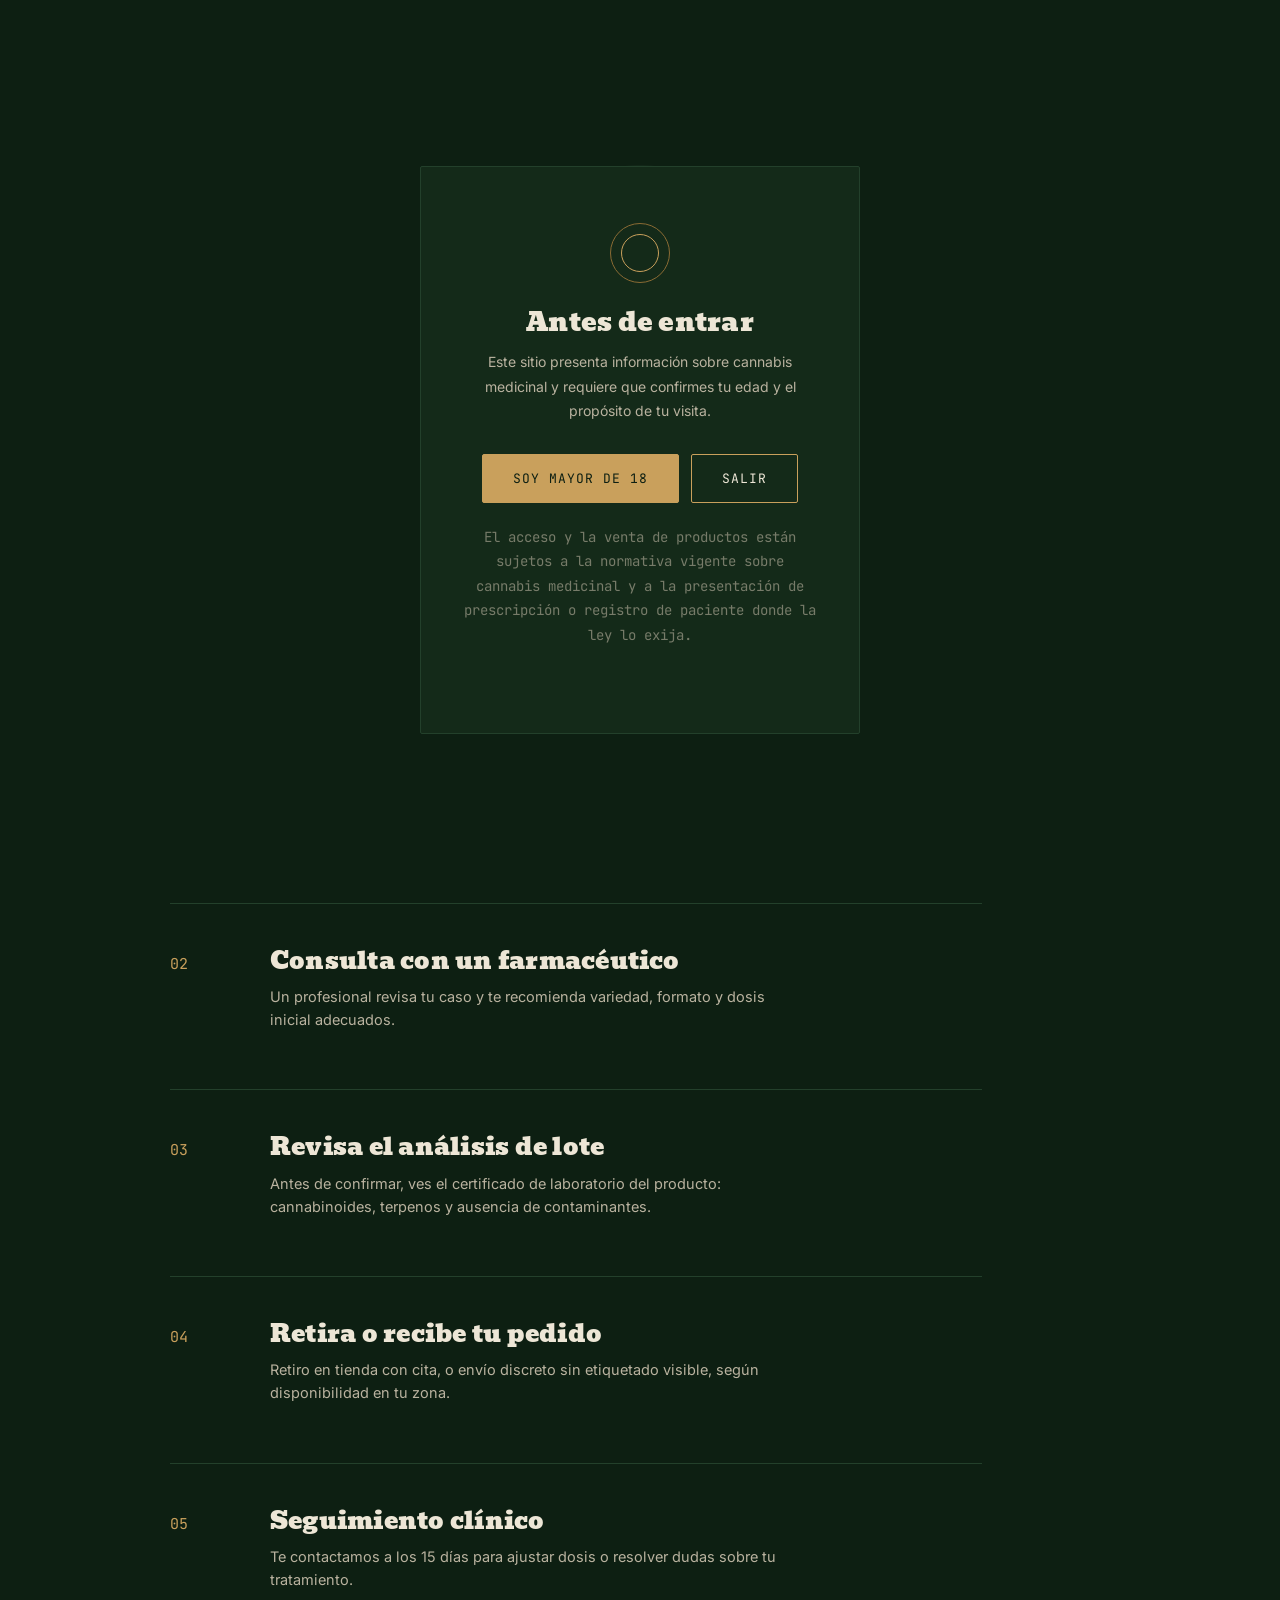
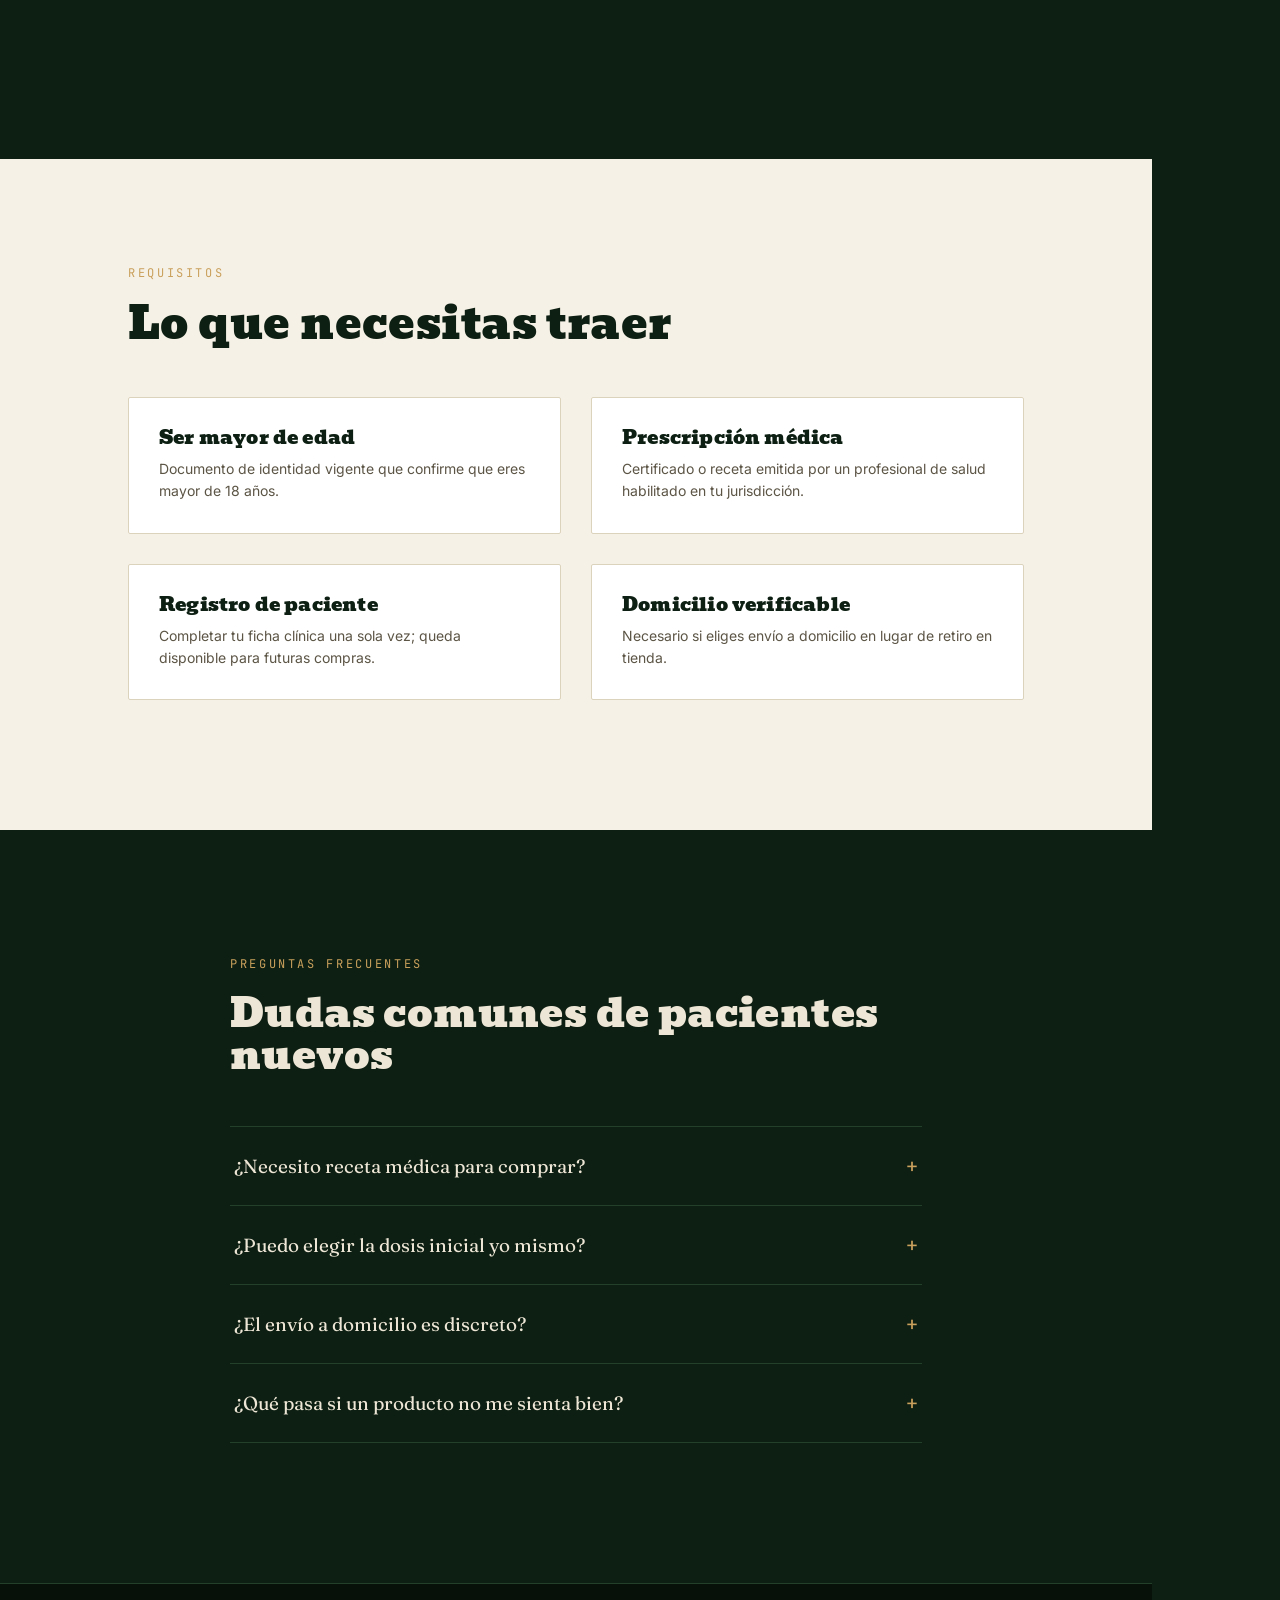
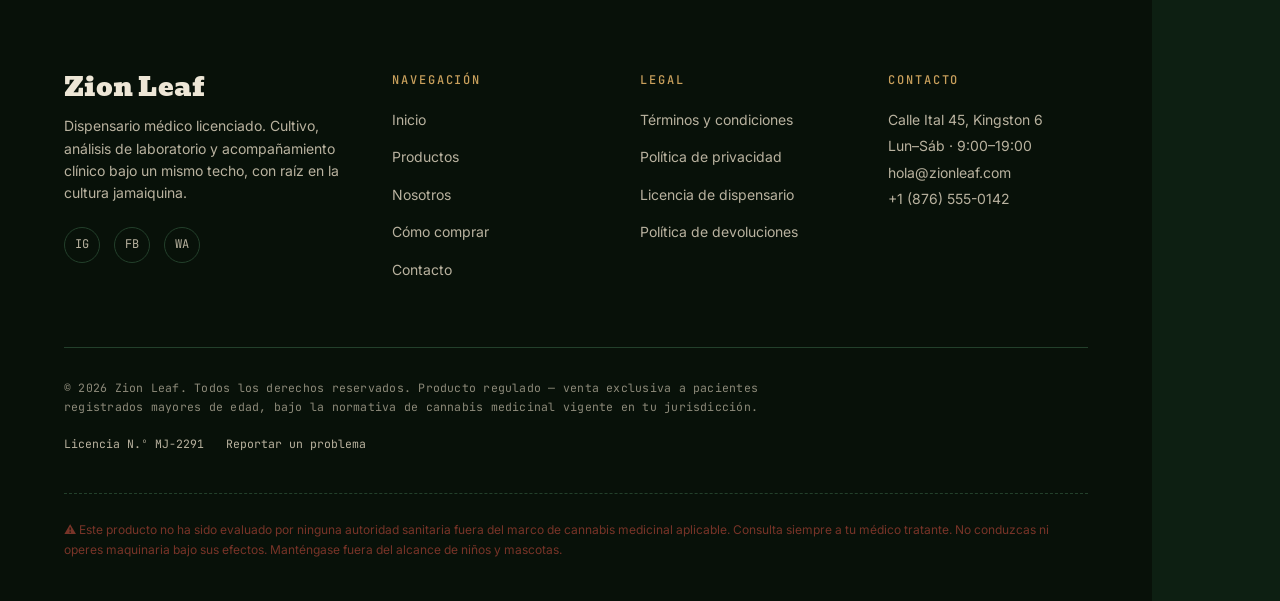
==== como-comprar.html @ eb614faa "sana sana base" ====
<!DOCTYPE html>
<html lang="es">
<head>
<meta charset="UTF-8">
<meta name="viewport" content="width=device-width, initial-scale=1.0">
<title>Cómo comprar — Zion Leaf</title>
<meta name="description" content="Requisitos, pasos y preguntas frecuentes para comprar cannabis medicinal en Zion Leaf como paciente registrado.">
<link rel="stylesheet" href="css/base.css">
<link rel="stylesheet" href="css/nav.css">
<link rel="stylesheet" href="css/agegate.css">
<link rel="stylesheet" href="css/comprar.css">
<link rel="stylesheet" href="css/footer.css">
</head>
<body>

<div class="agegate" id="age-gate" role="dialog" aria-modal="true" aria-labelledby="agegate-title">
  <div class="agegate__card">
    <div class="agegate__ring"></div>
    <h2 id="agegate-title">Antes de entrar</h2>
    <p>Este sitio presenta información sobre cannabis medicinal y requiere que confirmes tu edad y el propósito de tu visita.</p>
    <div class="agegate__actions">
      <button class="btn solid" data-age-yes>Soy mayor de 18</button>
      <button class="btn" data-age-no>Salir</button>
    </div>
    <p class="agegate__legal">El acceso y la venta de productos están sujetos a la normativa vigente sobre cannabis medicinal y a la presentación de prescripción o registro de paciente donde la ley lo exija.</p>
  </div>
</div>

<nav class="sidenav" aria-label="Navegación principal">
  <div class="sidenav__mark">ZION <span>LEAF</span></div>
  <ul class="sidenav__tracks">
    <li><a class="sidenav__track" href="index.html"><span>01</span>Inicio</a></li>
    <li><a class="sidenav__track" href="productos.html"><span>02</span>Tienda</a></li>
    <li><a class="sidenav__track" href="nosotros.html"><span>03</span>Nosotros</a></li>
    <li><a class="sidenav__track is-active" href="como-comprar.html"><span>04</span>Comprar</a></li>
    <li><a class="sidenav__track" href="contacto.html"><span>05</span>Contacto</a></li>
  </ul>
  <div class="sidenav__foot">
    <div class="sidenav__ring"></div>
    <span class="sidenav__age">18+ · USO MÉDICO</span>
  </div>
</nav>

<main>
  <header class="buyhead">
    <span class="eyebrow reveal">Proceso de compra</span>
    <h1 class="reveal">Comprar aquí es un proceso clínico, no una transacción</h1>
    <p class="reveal">Así se ve el camino completo, desde tu registro como paciente hasta que recibes tu producto verificado.</p>
  </header>

  <section class="flow">
    <div class="flow-item reveal">
      <div class="flow-content">
        <h3>Regístrate como paciente</h3>
        <p>Sube tu prescripción o certificado médico vigente a través del formulario de contacto o en tienda.</p>
        <ul>
          <li>Cédula o documento de identidad</li>
          <li>Prescripción o certificado médico</li>
        </ul>
      </div>
    </div>
    <div class="flow-item reveal">
      <div class="flow-content">
        <h3>Consulta con un farmacéutico</h3>
        <p>Un profesional revisa tu caso y te recomienda variedad, formato y dosis inicial adecuados.</p>
      </div>
    </div>
    <div class="flow-item reveal">
      <div class="flow-content">
        <h3>Revisa el análisis de lote</h3>
        <p>Antes de confirmar, ves el certificado de laboratorio del producto: cannabinoides, terpenos y ausencia de contaminantes.</p>
      </div>
    </div>
    <div class="flow-item reveal">
      <div class="flow-content">
        <h3>Retira o recibe tu pedido</h3>
        <p>Retiro en tienda con cita, o envío discreto sin etiquetado visible, según disponibilidad en tu zona.</p>
      </div>
    </div>
    <div class="flow-item reveal">
      <div class="flow-content">
        <h3>Seguimiento clínico</h3>
        <p>Te contactamos a los 15 días para ajustar dosis o resolver dudas sobre tu tratamiento.</p>
      </div>
    </div>
  </section>

  <section class="requisites">
    <div class="container">
      <div class="reveal">
        <span class="eyebrow">Requisitos</span>
        <h2 style="font-size:clamp(30px,4vw,44px); margin-top:16px; color:var(--ink);">Lo que necesitas traer</h2>
      </div>

      <div class="requisites__grid reveal-stagger">
        <div class="req-card">
          <h4>Ser mayor de edad</h4>
          <p>Documento de identidad vigente que confirme que eres mayor de 18 años.</p>
        </div>
        <div class="req-card">
          <h4>Prescripción médica</h4>
          <p>Certificado o receta emitida por un profesional de salud habilitado en tu jurisdicción.</p>
        </div>
        <div class="req-card">
          <h4>Registro de paciente</h4>
          <p>Completar tu ficha clínica una sola vez; queda disponible para futuras compras.</p>
        </div>
        <div class="req-card">
          <h4>Domicilio verificable</h4>
          <p>Necesario si eliges envío a domicilio en lugar de retiro en tienda.</p>
        </div>
      </div>
    </div>
  </section>

  <section class="faq">
    <div class="reveal">
      <span class="eyebrow">Preguntas frecuentes</span>
      <h2 style="font-size:clamp(28px,4vw,40px); margin-top:16px;">Dudas comunes de pacientes nuevos</h2>
    </div>

    <div style="margin-top:50px;">
      <div class="faq-item">
        <button class="faq-q"><span>¿Necesito receta médica para comprar?</span><span class="plus">+</span></button>
        <div class="faq-a"><p>Sí. La venta está restringida a pacientes con prescripción o certificado médico vigente, conforme a la normativa de cannabis medicinal de tu jurisdicción.</p></div>
      </div>
      <div class="faq-item">
        <button class="faq-q"><span>¿Puedo elegir la dosis inicial yo mismo?</span><span class="plus">+</span></button>
        <div class="faq-a"><p>La dosis inicial siempre se define junto a nuestro químico farmacéutico en consulta, considerando tu historial y la indicación de tu médico tratante.</p></div>
      </div>
      <div class="faq-item">
        <button class="faq-q"><span>¿El envío a domicilio es discreto?</span><span class="plus">+</span></button>
        <div class="faq-a"><p>Sí, el empaque exterior no incluye etiquetado visible relacionado con el contenido ni con la marca.</p></div>
      </div>
      <div class="faq-item">
        <button class="faq-q"><span>¿Qué pasa si un producto no me sienta bien?</span><span class="plus">+</span></button>
        <div class="faq-a"><p>Contáctanos de inmediato: nuestro equipo clínico te guía en el ajuste o suspensión del tratamiento y evalúa alternativas contigo.</p></div>
      </div>
    </div>
  </section>
</main>

<footer class="sitefoot">
  <div class="sitefoot__top">
    <div class="sitefoot__brand">
      <h3>Zion Leaf</h3>
      <p>Dispensario médico licenciado. Cultivo, análisis de laboratorio y acompañamiento clínico bajo un mismo techo, con raíz en la cultura jamaiquina.</p>
      <div class="sitefoot__social">
        <a href="#" aria-label="Instagram">IG</a>
        <a href="#" aria-label="Facebook">FB</a>
        <a href="#" aria-label="WhatsApp">WA</a>
      </div>
    </div>
    <div class="sitefoot__col">
      <h4>Navegación</h4>
      <ul>
        <li><a href="index.html">Inicio</a></li>
        <li><a href="productos.html">Productos</a></li>
        <li><a href="nosotros.html">Nosotros</a></li>
        <li><a href="como-comprar.html">Cómo comprar</a></li>
        <li><a href="contacto.html">Contacto</a></li>
      </ul>
    </div>
    <div class="sitefoot__col">
      <h4>Legal</h4>
      <ul>
        <li><a href="#">Términos y condiciones</a></li>
        <li><a href="#">Política de privacidad</a></li>
        <li><a href="#">Licencia de dispensario</a></li>
        <li><a href="#">Política de devoluciones</a></li>
      </ul>
    </div>
    <div class="sitefoot__col">
      <h4>Contacto</h4>
      <address>
        Calle Ital 45, Kingston 6<br>
        Lun–Sáb · 9:00–19:00<br>
        hola@zionleaf.com<br>
        +1 (876) 555-0142
      </address>
    </div>
  </div>
  <div class="sitefoot__legal">
    <p>© 2026 Zion Leaf. Todos los derechos reservados. Producto regulado — venta exclusiva a pacientes registrados mayores de edad, bajo la normativa de cannabis medicinal vigente en tu jurisdicción.</p>
    <div class="links">
      <a href="#">Licencia N.º MJ-2291</a>
      <a href="#">Reportar un problema</a>
    </div>
  </div>
  <div class="sitefoot__disclaimer">
    <p>⚠ Este producto no ha sido evaluado por ninguna autoridad sanitaria fuera del marco de cannabis medicinal aplicable. Consulta siempre a tu médico tratante. No conduzcas ni operes maquinaria bajo sus efectos. Manténgase fuera del alcance de niños y mascotas.</p>
  </div>
</footer>

<script src="js/main.js"></script>
<script>
  document.querySelectorAll('.faq-item').forEach(item => {
    const q = item.querySelector('.faq-q');
    const a = item.querySelector('.faq-a');
    q.addEventListener('click', () => {
      const isOpen = item.classList.contains('is-open');
      document.querySelectorAll('.faq-item').forEach(i => {
        i.classList.remove('is-open');
        i.querySelector('.faq-a').style.maxHeight = null;
      });
      if (!isOpen){
        item.classList.add('is-open');
        a.style.maxHeight = a.scrollHeight + 'px';
      }
    });
  });
</script>
</body>
</html>
---- css/base.css ----
/* ============================================================
   ZION LEAF — base.css
   Tokens, reset y fundamentos tipográficos
   ============================================================ */

@import url('https://fonts.googleapis.com/css2?family=Bevan&family=Fraunces:ital,opsz,wght@0,9..144,300;0,9..144,400;0,9..144,500;0,9..144,600;1,9..144,400&family=Inter:wght@400;500;600;700&family=JetBrains+Mono:wght@400;500&display=swap');

:root{
  /* --- color: tierra, humo y ceniza dorada --- */
  --ink:        #0D1F12;   /* verde casi negro, fondo principal */
  --ink-soft:   #142A19;   /* panel elevado sobre ink */
  --ink-line:   #23402B;   /* líneas divisorias sobre ink */
  --bone:       #EDE6D6;   /* crema hueso, texto principal sobre ink */
  --bone-dim:   #B9B29F;   /* texto secundario sobre ink */
  --gold:       #C9A05C;   /* dorado terroso, acento primario */
  --gold-deep:  #8A6B34;
  --rust:       #8C3B2E;   /* rojo óxido, alerta / acento secundario */
  --herb:       #7A9B4E;   /* verde lima desaturado, acento puntual */
  --paper:      #F6F1E6;   /* fondo claro para secciones "papel" */
  --paper-line: #DCD3BC;

  /* --- tipografía --- */
  --f-display: 'Bevan', 'Georgia', serif;
  --f-serif:   'Fraunces', Georgia, serif;
  --f-body:    'Inter', -apple-system, sans-serif;
  --f-mono:    'JetBrains Mono', monospace;

  /* --- ritmo --- */
  --nav-w: 128px;
  --edge: clamp(24px, 5vw, 72px);
  --radius: 2px;
}

*, *::before, *::after{ box-sizing: border-box; }

html{
  scroll-behavior: smooth;
}

@media (prefers-reduced-motion: reduce){
  html{ scroll-behavior: auto; }
  *, *::before, *::after{
    animation-duration: 0.001ms !important;
    animation-iteration-count: 1 !important;
    transition-duration: 0.001ms !important;
    scroll-behavior: auto !important;
  }
}

body{
  margin: 0;
  background: var(--ink);
  color: var(--bone);
  font-family: var(--f-body);
  font-size: 16px;
  line-height: 1.6;
  padding-right: var(--nav-w);
  overflow-x: hidden;
}

img{ max-width: 100%; display: block; }

a{ color: inherit; text-decoration: none; }

h1,h2,h3,h4{
  margin: 0;
  font-family: var(--f-display);
  font-weight: 400;
  letter-spacing: 0.01em;
  line-height: 1.05;
}

p{ margin: 0; }

ul{ margin: 0; padding: 0; list-style: none; }

button{
  font-family: var(--f-body);
  cursor: pointer;
  border: none;
  background: none;
  color: inherit;
}

::selection{
  background: var(--gold);
  color: var(--ink);
}

/* --- utilidades tipográficas compartidas --- */
.eyebrow{
  font-family: var(--f-mono);
  font-size: 12px;
  letter-spacing: 0.22em;
  text-transform: uppercase;
  color: var(--gold);
}

.serif-lede{
  font-family: var(--f-serif);
  font-weight: 400;
  font-style: italic;
  color: var(--bone-dim);
}

.btn{
  display: inline-flex;
  align-items: center;
  gap: 10px;
  padding: 15px 30px;
  font-family: var(--f-mono);
  font-size: 13px;
  letter-spacing: 0.08em;
  text-transform: uppercase;
  border: 1px solid var(--gold);
  color: var(--bone);
  border-radius: var(--radius);
  transition: background 0.35s ease, color 0.35s ease, transform 0.35s ease;
}
.btn:hover{
  background: var(--gold);
  color: var(--ink);
  transform: translateY(-2px);
}
.btn.solid{
  background: var(--gold);
  color: var(--ink);
}
.btn.solid:hover{
  background: var(--bone);
  border-color: var(--bone);
}

/* --- reveal on scroll --- */
.reveal{
  opacity: 0;
  transform: translateY(28px);
  transition: opacity 0.9s cubic-bezier(.16,.84,.44,1), transform 0.9s cubic-bezier(.16,.84,.44,1);
}
.reveal.is-visible{
  opacity: 1;
  transform: translateY(0);
}
.reveal-stagger > *{
  opacity: 0;
  transform: translateY(24px);
  transition: opacity 0.7s ease, transform 0.7s ease;
}
.reveal-stagger.is-visible > *{
  opacity: 1;
  transform: translateY(0);
}
.reveal-stagger.is-visible > *:nth-child(1){ transition-delay: 0.02s; }
.reveal-stagger.is-visible > *:nth-child(2){ transition-delay: 0.10s; }
.reveal-stagger.is-visible > *:nth-child(3){ transition-delay: 0.18s; }
.reveal-stagger.is-visible > *:nth-child(4){ transition-delay: 0.26s; }
.reveal-stagger.is-visible > *:nth-child(5){ transition-delay: 0.34s; }
.reveal-stagger.is-visible > *:nth-child(6){ transition-delay: 0.42s; }

.container{
  max-width: 1180px;
  margin: 0 auto;
  padding: 0 var(--edge);
}
---- css/nav.css ----
/* ============================================================
   ZION LEAF — nav.css
   Barra de navegación vertical, anclada al borde derecho
   ============================================================ */

.sidenav{
  position: fixed;
  top: 0;
  right: 0;
  width: var(--nav-w);
  height: 100vh;
  background: var(--ink-soft);
  border-left: 1px solid var(--ink-line);
  display: flex;
  flex-direction: column;
  align-items: center;
  justify-content: space-between;
  padding: 28px 0;
  z-index: 200;
}

.sidenav__mark{
  writing-mode: vertical-rl;
  font-family: var(--f-display);
  font-size: 15px;
  letter-spacing: 0.18em;
  color: var(--gold);
}

.sidenav__mark span{
  color: var(--bone-dim);
}

.sidenav__tracks{
  display: flex;
  flex-direction: column;
  align-items: flex-start;
  gap: 18px;
  width: 100%;
  padding-left: 12px;
}

.sidenav__track{
  writing-mode: horizontal-tb;
  transform: none;
  font-family: var(--f-mono);
  font-size: 12px;
  letter-spacing: 0.08em;
  text-transform: uppercase;
  color: var(--bone-dim);
  display: flex;
  align-items: center;
  justify-content: flex-start;
  gap: 12px;
  padding: 8px 10px;
  width: calc(100% - 20px);
  position: relative;
  transition: color 0.3s ease;
}

.sidenav__track::before{
  content: attr(data-index);
  color: var(--gold-deep);
  font-size: 10px;
}

.sidenav__track:hover,
.sidenav__track.is-active{
  color: var(--bone);
}

.sidenav__track.is-active::before{
  color: var(--gold);
}

.sidenav__track.is-active::after{
  content: "";
  width: 5px;
  height: 5px;
  border-radius: 50%;
  background: var(--gold);
}

.sidenav__foot{
  display: flex;
  flex-direction: column;
  align-items: center;
  gap: 18px;
}

.sidenav__ring{
  width: 34px;
  height: 34px;
  border-radius: 50%;
  border: 1px solid var(--ink-line);
  position: relative;
  display: grid;
  place-items: center;
}

.sidenav__ring::before,
.sidenav__ring::after{
  content: "";
  position: absolute;
  border-radius: 50%;
  border: 1px solid var(--gold-deep);
  opacity: 0.6;
}
.sidenav__ring::before{ inset: 6px; }
.sidenav__ring::after{ inset: 12px; border-color: var(--gold); }

.sidenav__age{
  font-family: var(--f-mono);
  font-size: 10px;
  color: var(--bone-dim);
  writing-mode: vertical-rl;
  letter-spacing: 0.08em;
}

/* --- toggle para móvil --- */
.navtoggle{
  display: none;
}

@media (max-width: 860px){
  body{ padding-right: 0; padding-bottom: 64px; }

  .sidenav{
    top: auto;
    bottom: 0;
    left: 0;
    right: 0;
    width: 100%;
    height: 64px;
    flex-direction: row;
    border-left: none;
    border-top: 1px solid var(--ink-line);
    padding: 0 18px;
    overflow-x: auto;
  }

  .sidenav__mark,
  .sidenav__foot{
    display: none;
  }

  .sidenav__tracks{
    flex-direction: row;
    gap: 22px;
    height: 100%;
    align-items: center;
  }

  .sidenav__track{
    writing-mode: horizontal-tb;
    transform: none;
    white-space: nowrap;
  }
}
---- css/agegate.css ----
/* ============================================================
   ZION LEAF — agegate.css
   ============================================================ */

.agegate{
  position: fixed;
  inset: 0;
  z-index: 999;
  background: var(--ink);
  display: grid;
  place-items: center;
  padding: 24px;
  transition: opacity 0.5s ease;
}

.agegate.is-leaving{
  opacity: 0;
  pointer-events: none;
}

.agegate::before{
  content: "";
  position: absolute;
  inset: 0;
  background:
    radial-gradient(circle at 50% 42%, transparent 0, transparent 90px, var(--ink-line) 91px, var(--ink-line) 92px, transparent 93px),
    radial-gradient(circle at 50% 42%, transparent 0, transparent 150px, var(--ink-line) 151px, var(--ink-line) 152px, transparent 153px),
    radial-gradient(circle at 50% 42%, transparent 0, transparent 210px, var(--ink-line) 211px, var(--ink-line) 212px, transparent 213px);
  opacity: 0.5;
}

.agegate__card{
  position: relative;
  max-width: 440px;
  width: 100%;
  text-align: center;
  padding: 56px 40px;
  background: var(--ink-soft);
  border: 1px solid var(--ink-line);
  border-radius: var(--radius);
}

.agegate__ring{
  width: 60px;
  height: 60px;
  margin: 0 auto 26px;
  border-radius: 50%;
  border: 1px solid var(--gold-deep);
  position: relative;
}
.agegate__ring::before{
  content: "";
  position: absolute;
  inset: 10px;
  border-radius: 50%;
  border: 1px solid var(--gold);
}

.agegate__card h2{
  font-size: 26px;
  color: var(--bone);
  margin-bottom: 14px;
}

.agegate__card p{
  color: var(--bone-dim);
  font-size: 14px;
  line-height: 1.75;
  margin-bottom: 30px;
}

.agegate__actions{
  display: flex;
  gap: 12px;
  justify-content: center;
  margin-bottom: 22px;
}

.agegate__legal{
  font-family: var(--f-mono);
  font-size: 10.5px;
  color: var(--bone-dim);
  opacity: 0.6;
  line-height: 1.7;
}

@media (max-width: 480px){
  .agegate__actions{ flex-direction: column; }
  .agegate__actions .btn{ width: 100%; justify-content: center; }
}
---- css/comprar.css ----
/* ============================================================
   ZION LEAF — comprar.css
   ============================================================ */

.buyhead{
  padding: 150px var(--edge) 90px;
  border-bottom: 1px solid var(--ink-line);
}
.buyhead h1{
  font-size: clamp(38px, 6vw, 64px);
  max-width: 18ch;
  margin-top: 18px;
}
.buyhead p{
  margin-top: 22px;
  max-width: 54ch;
  font-size: 16px;
}

/* ---------- proceso detallado, orden real ---------- */
.flow{
  padding: 110px var(--edge);
  max-width: 940px;
  margin: 0 auto;
  counter-reset: flowstep;
}
.flow-item{
  display: grid;
  grid-template-columns: 70px 1fr;
  gap: 30px;
  padding: 44px 0;
  border-top: 1px solid var(--ink-line);
  position: relative;
}
.flow-item:first-child{ border-top: none; }
.flow-item::before{
  counter-increment: flowstep;
  content: counter(flowstep, decimal-leading-zero);
  font-family: var(--f-mono);
  font-size: 15px;
  color: var(--gold);
  padding-top: 4px;
}
.flow-content h3{
  font-size: 24px;
  color: var(--bone);
  margin-bottom: 12px;
}
.flow-content p{
  font-size: 14.5px;
  color: var(--bone-dim);
  max-width: 58ch;
  margin-bottom: 14px;
}
.flow-content ul{
  display: flex;
  flex-direction: column;
  gap: 8px;
}
.flow-content li{
  font-family: var(--f-mono);
  font-size: 12.5px;
  color: var(--herb);
  padding-left: 18px;
  position: relative;
}
.flow-content li::before{
  content: "—";
  position: absolute;
  left: 0;
  color: var(--gold-deep);
}

/* ---------- requisitos ---------- */
.requisites{
  padding: 100px var(--edge) 130px;
  background: var(--paper);
  color: var(--ink);
}
.requisites__grid{
  display: grid;
  grid-template-columns: repeat(2, 1fr);
  gap: 30px;
  margin-top: 50px;
}
.req-card{
  padding: 30px;
  border: 1px solid var(--paper-line);
  border-radius: var(--radius);
  background: #fff;
}
.req-card h4{
  font-size: 19px;
  color: var(--ink);
  margin-bottom: 10px;
}
.req-card p{
  font-size: 14px;
  color: #5c5546;
}

/* ---------- FAQ (acordeón) ---------- */
.faq{
  padding: 120px var(--edge) 140px;
  max-width: 820px;
  margin: 0 auto;
}
.faq-item{
  border-bottom: 1px solid var(--ink-line);
}
.faq-item:first-child{ border-top: 1px solid var(--ink-line); }

.faq-q{
  width: 100%;
  display: flex;
  align-items: center;
  justify-content: space-between;
  padding: 26px 4px;
  text-align: left;
  font-family: var(--f-serif);
  font-size: 19px;
  color: var(--bone);
}
.faq-q .plus{
  font-family: var(--f-mono);
  font-size: 20px;
  color: var(--gold);
  transition: transform 0.3s ease;
  flex-shrink: 0;
  margin-left: 20px;
}
.faq-item.is-open .faq-q .plus{ transform: rotate(45deg); }

.faq-a{
  max-height: 0;
  overflow: hidden;
  transition: max-height 0.4s ease;
}
.faq-a p{
  padding: 0 4px 26px;
  font-size: 14.5px;
  color: var(--bone-dim);
  max-width: 62ch;
}

@media (max-width: 860px){
  .requisites__grid{ grid-template-columns: 1fr; }
}
@media (max-width: 620px){
  .flow-item{ grid-template-columns: 1fr; gap: 12px; }
}
---- css/footer.css ----
/* ============================================================
   ZION LEAF — footer.css
   ============================================================ */

.sitefoot{
  background: #081109;
  border-top: 1px solid var(--ink-line);
  padding: 90px var(--edge) 0;
}

.sitefoot__top{
  max-width: 1180px;
  margin: 0 auto;
  display: grid;
  grid-template-columns: 1.4fr 1fr 1fr 1fr;
  gap: 48px;
  padding-bottom: 64px;
  border-bottom: 1px solid var(--ink-line);
}

.sitefoot__brand h3{
  font-size: 26px;
  color: var(--bone);
  margin-bottom: 14px;
}

.sitefoot__brand p{
  color: var(--bone-dim);
  font-size: 14px;
  max-width: 320px;
  margin-bottom: 22px;
}

.sitefoot__social{
  display: flex;
  gap: 14px;
}

.sitefoot__social a{
  width: 36px;
  height: 36px;
  border: 1px solid var(--ink-line);
  border-radius: 50%;
  display: grid;
  place-items: center;
  font-family: var(--f-mono);
  font-size: 12px;
  color: var(--bone-dim);
  transition: border-color 0.3s ease, color 0.3s ease;
}
.sitefoot__social a:hover{
  border-color: var(--gold);
  color: var(--gold);
}

.sitefoot__col h4{
  font-family: var(--f-mono);
  font-size: 12px;
  letter-spacing: 0.16em;
  text-transform: uppercase;
  color: var(--gold);
  margin-bottom: 20px;
  font-weight: 500;
}

.sitefoot__col ul{
  display: flex;
  flex-direction: column;
  gap: 12px;
}

.sitefoot__col a{
  font-size: 14px;
  color: var(--bone-dim);
  transition: color 0.25s ease, padding-left 0.25s ease;
}

.sitefoot__col a:hover{
  color: var(--bone);
  padding-left: 4px;
}

.sitefoot__col address{
  font-style: normal;
  font-size: 14px;
  color: var(--bone-dim);
  line-height: 1.9;
}

.sitefoot__legal{
  max-width: 1180px;
  margin: 0 auto;
  padding: 30px 0 34px;
  display: flex;
  flex-wrap: wrap;
  gap: 18px 30px;
  align-items: center;
  justify-content: space-between;
}

.sitefoot__legal p{
  font-family: var(--f-mono);
  font-size: 11.5px;
  color: var(--bone-dim);
  opacity: 0.75;
  letter-spacing: 0.02em;
  max-width: 720px;
  line-height: 1.7;
}

.sitefoot__legal .links{
  display: flex;
  gap: 22px;
}

.sitefoot__legal .links a{
  font-family: var(--f-mono);
  font-size: 11.5px;
  color: var(--bone-dim);
}
.sitefoot__legal .links a:hover{ color: var(--gold); }

.sitefoot__disclaimer{
  max-width: 1180px;
  margin: 0 auto;
  padding: 0 0 40px;
  border-top: 1px dashed var(--ink-line);
  padding-top: 26px;
  margin-top: 6px;
}

.sitefoot__disclaimer p{
  font-size: 12px;
  color: var(--rust);
  opacity: 0.85;
  line-height: 1.7;
}

@media (max-width: 860px){
  .sitefoot__top{
    grid-template-columns: 1fr 1fr;
  }
}
@media (max-width: 560px){
  .sitefoot__top{
    grid-template-columns: 1fr;
  }
}
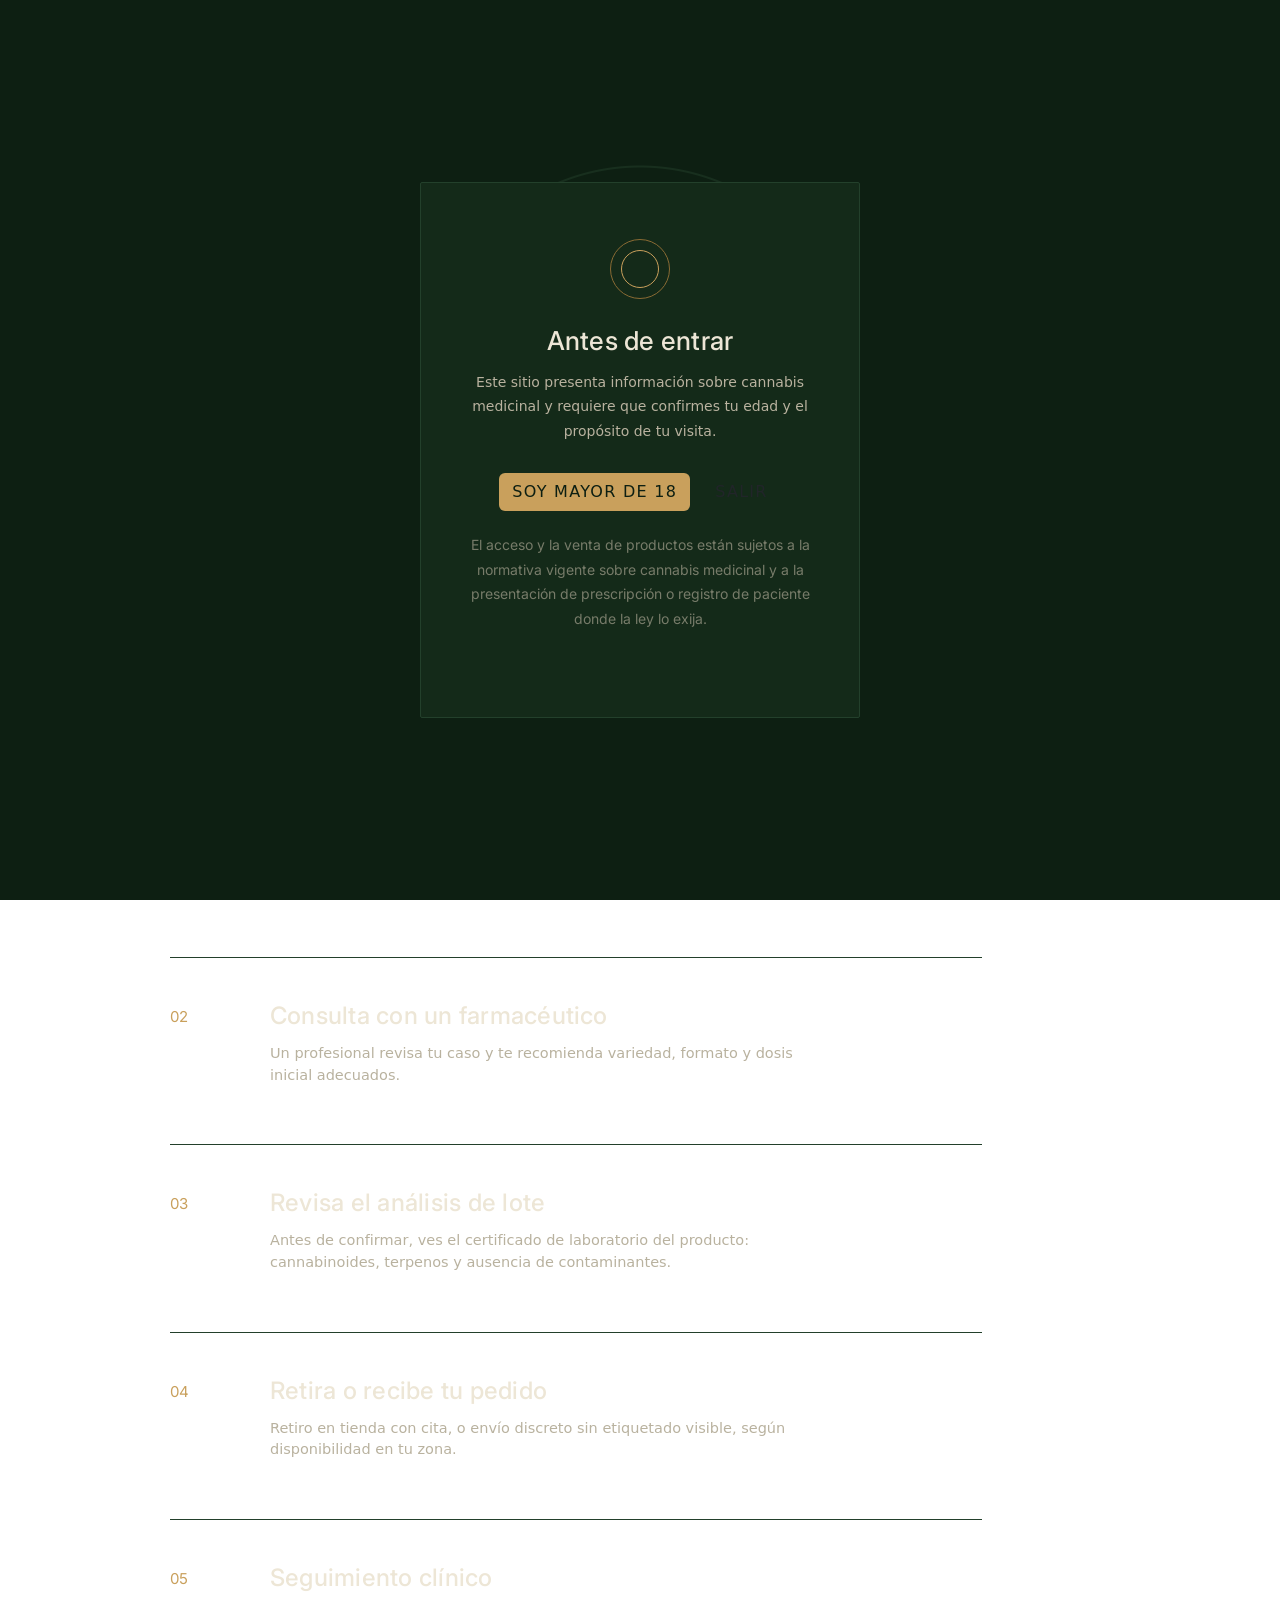
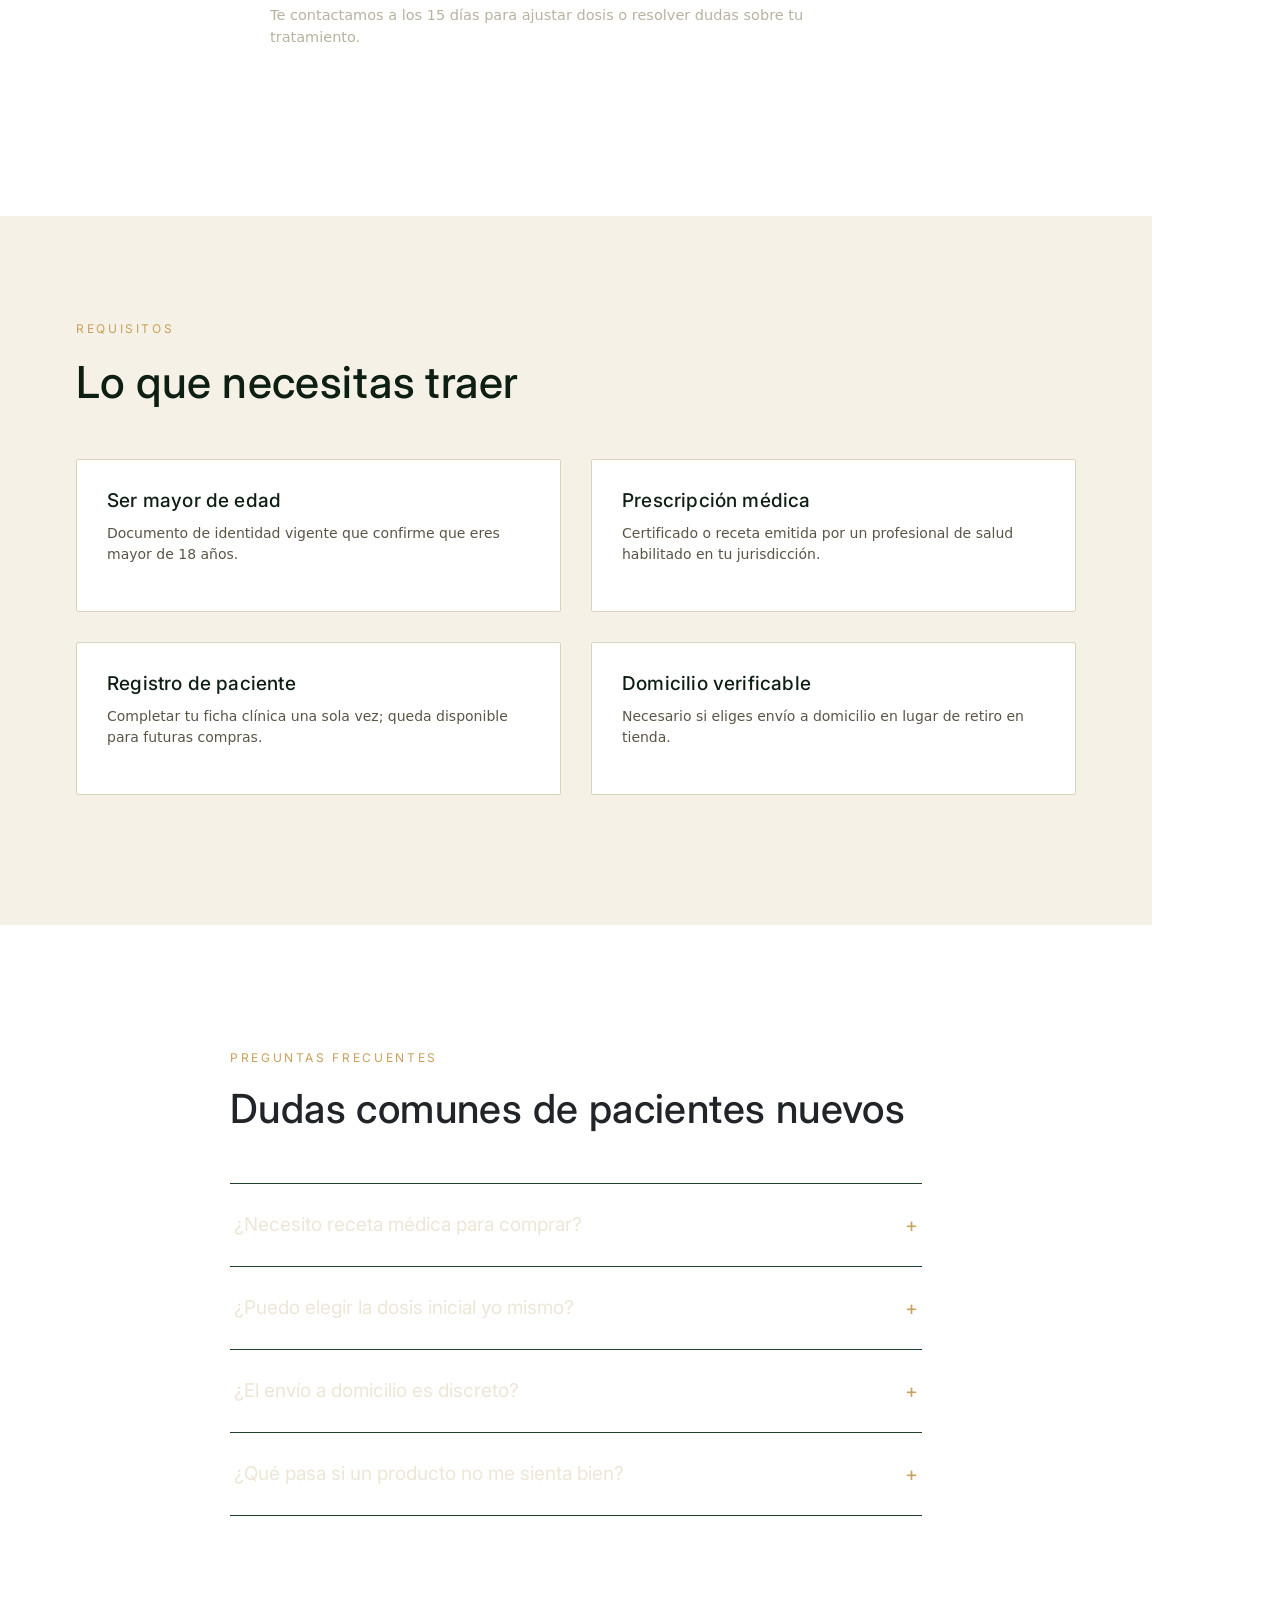
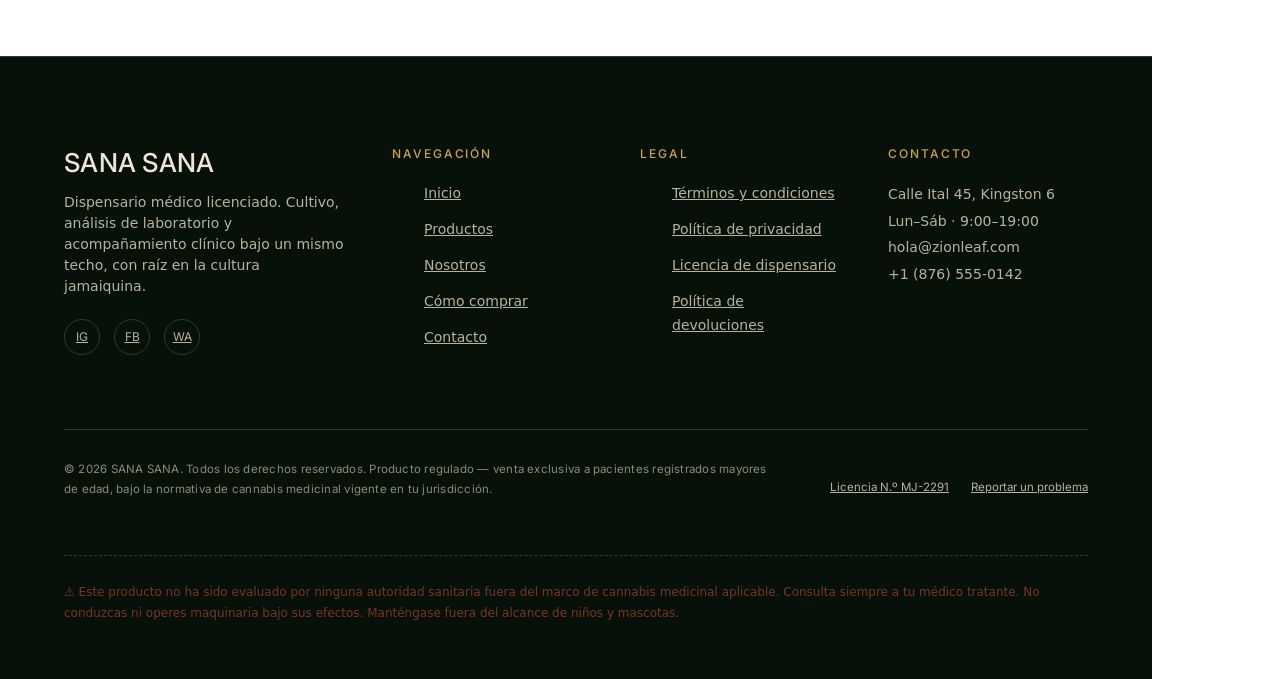
==== commit ea0e2469: "mucho" ====
--- a/como-comprar.html
+++ b/como-comprar.html
@@ -1,214 +1,244 @@
 <!DOCTYPE html>
 <html lang="es">
+
 <head>
-<meta charset="UTF-8">
-<meta name="viewport" content="width=device-width, initial-scale=1.0">
-<title>Cómo comprar — Zion Leaf</title>
-<meta name="description" content="Requisitos, pasos y preguntas frecuentes para comprar cannabis medicinal en Zion Leaf como paciente registrado.">
-<link rel="stylesheet" href="css/base.css">
-<link rel="stylesheet" href="css/nav.css">
-<link rel="stylesheet" href="css/agegate.css">
-<link rel="stylesheet" href="css/comprar.css">
-<link rel="stylesheet" href="css/footer.css">
+  <meta charset="UTF-8">
+  <meta name="viewport" content="width=device-width, initial-scale=1.0">
+  <title>Cómo comprar — SANA SANA</title>
+  <meta name="description"
+    content="Requisitos, pasos y preguntas frecuentes para comprar cannabis medicinal en SANA SANA como paciente registrado.">
+  <link rel="stylesheet" href="css/base.css">
+  <link rel="stylesheet" href="css/nav.css">
+  <link rel="stylesheet" href="css/agegate.css">
+  <link rel="stylesheet" href="css/comprar.css">
+  <link rel="stylesheet" href="css/footer.css">
+  <link href="https://cdn.jsdelivr.net/npm/bootstrap@5.3.8/dist/css/bootstrap.min.css" rel="stylesheet"
+    integrity="sha384-sRIl4kxILFvY47J16cr9ZwB07vP4J8+LH7qKQnuqkuIAvNWLzeN8tE5YBujZqJLB" crossorigin="anonymous">
+  <script src="https://cdn.jsdelivr.net/npm/bootstrap@5.3.8/dist/js/bootstrap.bundle.min.js"
+    integrity="sha384-FKyoEForCGlyvwx9Hj09JcYn3nv7wiPVlz7YYwJrWVcXK/BmnVDxM+D2scQbITxI"
+    crossorigin="anonymous"></script>
 </head>
+
 <body>
 
-<div class="agegate" id="age-gate" role="dialog" aria-modal="true" aria-labelledby="agegate-title">
-  <div class="agegate__card">
-    <div class="agegate__ring"></div>
-    <h2 id="agegate-title">Antes de entrar</h2>
-    <p>Este sitio presenta información sobre cannabis medicinal y requiere que confirmes tu edad y el propósito de tu visita.</p>
-    <div class="agegate__actions">
-      <button class="btn solid" data-age-yes>Soy mayor de 18</button>
-      <button class="btn" data-age-no>Salir</button>
-    </div>
-    <p class="agegate__legal">El acceso y la venta de productos están sujetos a la normativa vigente sobre cannabis medicinal y a la presentación de prescripción o registro de paciente donde la ley lo exija.</p>
+  <div class="agegate" id="age-gate" role="dialog" aria-modal="true" aria-labelledby="agegate-title">
+    <div class="agegate__card">
+      <div class="agegate__ring"></div>
+      <h2 id="agegate-title">Antes de entrar</h2>
+      <p>Este sitio presenta información sobre cannabis medicinal y requiere que confirmes tu edad y el propósito de tu
+        visita.</p>
+      <div class="agegate__actions">
+        <button class="btn solid" data-age-yes>Soy mayor de 18</button>
+        <button class="btn" data-age-no>Salir</button>
+      </div>
+      <p class="agegate__legal">El acceso y la venta de productos están sujetos a la normativa vigente sobre cannabis
+        medicinal y a la presentación de prescripción o registro de paciente donde la ley lo exija.</p>
+    </div>
   </div>
-</div>
-
-<nav class="sidenav" aria-label="Navegación principal">
-  <div class="sidenav__mark">ZION <span>LEAF</span></div>
-  <ul class="sidenav__tracks">
-    <li><a class="sidenav__track" href="index.html"><span>01</span>Inicio</a></li>
-    <li><a class="sidenav__track" href="productos.html"><span>02</span>Tienda</a></li>
-    <li><a class="sidenav__track" href="nosotros.html"><span>03</span>Nosotros</a></li>
-    <li><a class="sidenav__track is-active" href="como-comprar.html"><span>04</span>Comprar</a></li>
-    <li><a class="sidenav__track" href="contacto.html"><span>05</span>Contacto</a></li>
-  </ul>
-  <div class="sidenav__foot">
-    <div class="sidenav__ring"></div>
-    <span class="sidenav__age">18+ · USO MÉDICO</span>
-  </div>
-</nav>
-
-<main>
-  <header class="buyhead">
-    <span class="eyebrow reveal">Proceso de compra</span>
-    <h1 class="reveal">Comprar aquí es un proceso clínico, no una transacción</h1>
-    <p class="reveal">Así se ve el camino completo, desde tu registro como paciente hasta que recibes tu producto verificado.</p>
-  </header>
-
-  <section class="flow">
-    <div class="flow-item reveal">
-      <div class="flow-content">
-        <h3>Regístrate como paciente</h3>
-        <p>Sube tu prescripción o certificado médico vigente a través del formulario de contacto o en tienda.</p>
+
+  <nav class="sidenav" aria-label="Navegación principal">
+    <div class="sidenav__mark">SANA <span>SANA</span></div>
+    <ul class="sidenav__tracks">
+      <li><a class="sidenav__track" href="index.html"><span></span>Inicio</a></li>
+      <li><a class="sidenav__track" href="productos.html"><span></span>Tienda</a></li>
+      <li><a class="sidenav__track" href="nosotros.html"><span></span>Nosotros</a></li>
+      <li><a class="sidenav__track is-active" href="como-comprar.html"><span></span>Comprar</a></li>
+      <li><a class="sidenav__track" href="contacto.html"><span></span>Contacto</a></li>
+    </ul>
+    <div class="sidenav__foot">
+      <div class="sidenav__ring"></div>
+      <span class="sidenav__age">18+ · USO MÉDICO</span>
+    </div>
+  </nav>
+
+  <main>
+    <header class="buyhead">
+      <span class="eyebrow reveal">Proceso de compra</span>
+      <h1 class="reveal">Comprar aquí es un proceso clínico, no una transacción</h1>
+      <p class="reveal">Así se ve el camino completo, desde tu registro como paciente hasta que recibes tu producto
+        verificado.</p>
+    </header>
+
+    <section class="flow">
+      <div class="flow-item reveal">
+        <div class="flow-content">
+          <h3>Regístrate como paciente</h3>
+          <p>Sube tu prescripción o certificado médico vigente a través del formulario de contacto o en tienda.</p>
+          <ul>
+            <li>Cédula o documento de identidad</li>
+            <li>Prescripción o certificado médico</li>
+          </ul>
+        </div>
+      </div>
+      <div class="flow-item reveal">
+        <div class="flow-content">
+          <h3>Consulta con un farmacéutico</h3>
+          <p>Un profesional revisa tu caso y te recomienda variedad, formato y dosis inicial adecuados.</p>
+        </div>
+      </div>
+      <div class="flow-item reveal">
+        <div class="flow-content">
+          <h3>Revisa el análisis de lote</h3>
+          <p>Antes de confirmar, ves el certificado de laboratorio del producto: cannabinoides, terpenos y ausencia de
+            contaminantes.</p>
+        </div>
+      </div>
+      <div class="flow-item reveal">
+        <div class="flow-content">
+          <h3>Retira o recibe tu pedido</h3>
+          <p>Retiro en tienda con cita, o envío discreto sin etiquetado visible, según disponibilidad en tu zona.</p>
+        </div>
+      </div>
+      <div class="flow-item reveal">
+        <div class="flow-content">
+          <h3>Seguimiento clínico</h3>
+          <p>Te contactamos a los 15 días para ajustar dosis o resolver dudas sobre tu tratamiento.</p>
+        </div>
+      </div>
+    </section>
+
+    <section class="requisites">
+      <div class="container">
+        <div class="reveal">
+          <span class="eyebrow">Requisitos</span>
+          <h2 style="font-size:clamp(30px,4vw,44px); margin-top:16px; color:var(--ink);">Lo que necesitas traer</h2>
+        </div>
+
+        <div class="requisites__grid reveal-stagger">
+          <div class="req-card">
+            <h4>Ser mayor de edad</h4>
+            <p>Documento de identidad vigente que confirme que eres mayor de 18 años.</p>
+          </div>
+          <div class="req-card">
+            <h4>Prescripción médica</h4>
+            <p>Certificado o receta emitida por un profesional de salud habilitado en tu jurisdicción.</p>
+          </div>
+          <div class="req-card">
+            <h4>Registro de paciente</h4>
+            <p>Completar tu ficha clínica una sola vez; queda disponible para futuras compras.</p>
+          </div>
+          <div class="req-card">
+            <h4>Domicilio verificable</h4>
+            <p>Necesario si eliges envío a domicilio en lugar de retiro en tienda.</p>
+          </div>
+        </div>
+      </div>
+    </section>
+
+    <section class="faq">
+      <div class="reveal">
+        <span class="eyebrow">Preguntas frecuentes</span>
+        <h2 style="font-size:clamp(28px,4vw,40px); margin-top:16px;">Dudas comunes de pacientes nuevos</h2>
+      </div>
+
+      <div style="margin-top:50px;">
+        <div class="faq-item">
+          <button class="faq-q"><span>¿Necesito receta médica para comprar?</span><span class="plus">+</span></button>
+          <div class="faq-a">
+            <p>Sí. La venta está restringida a pacientes con prescripción o certificado médico vigente, conforme a la
+              normativa de cannabis medicinal de tu jurisdicción.</p>
+          </div>
+        </div>
+        <div class="faq-item">
+          <button class="faq-q"><span>¿Puedo elegir la dosis inicial yo mismo?</span><span
+              class="plus">+</span></button>
+          <div class="faq-a">
+            <p>La dosis inicial siempre se define junto a nuestro químico farmacéutico en consulta, considerando tu
+              historial y la indicación de tu médico tratante.</p>
+          </div>
+        </div>
+        <div class="faq-item">
+          <button class="faq-q"><span>¿El envío a domicilio es discreto?</span><span class="plus">+</span></button>
+          <div class="faq-a">
+            <p>Sí, el empaque exterior no incluye etiquetado visible relacionado con el contenido ni con la marca.</p>
+          </div>
+        </div>
+        <div class="faq-item">
+          <button class="faq-q"><span>¿Qué pasa si un producto no me sienta bien?</span><span
+              class="plus">+</span></button>
+          <div class="faq-a">
+            <p>Contáctanos de inmediato: nuestro equipo clínico te guía en el ajuste o suspensión del tratamiento y
+              evalúa alternativas contigo.</p>
+          </div>
+        </div>
+      </div>
+    </section>
+  </main>
+
+  <footer class="sitefoot">
+    <div class="sitefoot__top">
+      <div class="sitefoot__brand">
+        <h3>SANA SANA</h3>
+        <p>Dispensario médico licenciado. Cultivo, análisis de laboratorio y acompañamiento clínico bajo un mismo techo,
+          con raíz en la cultura jamaiquina.</p>
+        <div class="sitefoot__social">
+          <a href="#" aria-label="Instagram">IG</a>
+          <a href="#" aria-label="Facebook">FB</a>
+          <a href="#" aria-label="WhatsApp">WA</a>
+        </div>
+      </div>
+      <div class="sitefoot__col">
+        <h4>Navegación</h4>
         <ul>
-          <li>Cédula o documento de identidad</li>
-          <li>Prescripción o certificado médico</li>
+          <li><a href="index.html">Inicio</a></li>
+          <li><a href="productos.html">Productos</a></li>
+          <li><a href="nosotros.html">Nosotros</a></li>
+          <li><a href="como-comprar.html">Cómo comprar</a></li>
+          <li><a href="contacto.html">Contacto</a></li>
         </ul>
       </div>
-    </div>
-    <div class="flow-item reveal">
-      <div class="flow-content">
-        <h3>Consulta con un farmacéutico</h3>
-        <p>Un profesional revisa tu caso y te recomienda variedad, formato y dosis inicial adecuados.</p>
-      </div>
-    </div>
-    <div class="flow-item reveal">
-      <div class="flow-content">
-        <h3>Revisa el análisis de lote</h3>
-        <p>Antes de confirmar, ves el certificado de laboratorio del producto: cannabinoides, terpenos y ausencia de contaminantes.</p>
-      </div>
-    </div>
-    <div class="flow-item reveal">
-      <div class="flow-content">
-        <h3>Retira o recibe tu pedido</h3>
-        <p>Retiro en tienda con cita, o envío discreto sin etiquetado visible, según disponibilidad en tu zona.</p>
-      </div>
-    </div>
-    <div class="flow-item reveal">
-      <div class="flow-content">
-        <h3>Seguimiento clínico</h3>
-        <p>Te contactamos a los 15 días para ajustar dosis o resolver dudas sobre tu tratamiento.</p>
-      </div>
-    </div>
-  </section>
-
-  <section class="requisites">
-    <div class="container">
-      <div class="reveal">
-        <span class="eyebrow">Requisitos</span>
-        <h2 style="font-size:clamp(30px,4vw,44px); margin-top:16px; color:var(--ink);">Lo que necesitas traer</h2>
-      </div>
-
-      <div class="requisites__grid reveal-stagger">
-        <div class="req-card">
-          <h4>Ser mayor de edad</h4>
-          <p>Documento de identidad vigente que confirme que eres mayor de 18 años.</p>
-        </div>
-        <div class="req-card">
-          <h4>Prescripción médica</h4>
-          <p>Certificado o receta emitida por un profesional de salud habilitado en tu jurisdicción.</p>
-        </div>
-        <div class="req-card">
-          <h4>Registro de paciente</h4>
-          <p>Completar tu ficha clínica una sola vez; queda disponible para futuras compras.</p>
-        </div>
-        <div class="req-card">
-          <h4>Domicilio verificable</h4>
-          <p>Necesario si eliges envío a domicilio en lugar de retiro en tienda.</p>
-        </div>
-      </div>
-    </div>
-  </section>
-
-  <section class="faq">
-    <div class="reveal">
-      <span class="eyebrow">Preguntas frecuentes</span>
-      <h2 style="font-size:clamp(28px,4vw,40px); margin-top:16px;">Dudas comunes de pacientes nuevos</h2>
-    </div>
-
-    <div style="margin-top:50px;">
-      <div class="faq-item">
-        <button class="faq-q"><span>¿Necesito receta médica para comprar?</span><span class="plus">+</span></button>
-        <div class="faq-a"><p>Sí. La venta está restringida a pacientes con prescripción o certificado médico vigente, conforme a la normativa de cannabis medicinal de tu jurisdicción.</p></div>
-      </div>
-      <div class="faq-item">
-        <button class="faq-q"><span>¿Puedo elegir la dosis inicial yo mismo?</span><span class="plus">+</span></button>
-        <div class="faq-a"><p>La dosis inicial siempre se define junto a nuestro químico farmacéutico en consulta, considerando tu historial y la indicación de tu médico tratante.</p></div>
-      </div>
-      <div class="faq-item">
-        <button class="faq-q"><span>¿El envío a domicilio es discreto?</span><span class="plus">+</span></button>
-        <div class="faq-a"><p>Sí, el empaque exterior no incluye etiquetado visible relacionado con el contenido ni con la marca.</p></div>
-      </div>
-      <div class="faq-item">
-        <button class="faq-q"><span>¿Qué pasa si un producto no me sienta bien?</span><span class="plus">+</span></button>
-        <div class="faq-a"><p>Contáctanos de inmediato: nuestro equipo clínico te guía en el ajuste o suspensión del tratamiento y evalúa alternativas contigo.</p></div>
-      </div>
-    </div>
-  </section>
-</main>
-
-<footer class="sitefoot">
-  <div class="sitefoot__top">
-    <div class="sitefoot__brand">
-      <h3>Zion Leaf</h3>
-      <p>Dispensario médico licenciado. Cultivo, análisis de laboratorio y acompañamiento clínico bajo un mismo techo, con raíz en la cultura jamaiquina.</p>
-      <div class="sitefoot__social">
-        <a href="#" aria-label="Instagram">IG</a>
-        <a href="#" aria-label="Facebook">FB</a>
-        <a href="#" aria-label="WhatsApp">WA</a>
-      </div>
-    </div>
-    <div class="sitefoot__col">
-      <h4>Navegación</h4>
-      <ul>
-        <li><a href="index.html">Inicio</a></li>
-        <li><a href="productos.html">Productos</a></li>
-        <li><a href="nosotros.html">Nosotros</a></li>
-        <li><a href="como-comprar.html">Cómo comprar</a></li>
-        <li><a href="contacto.html">Contacto</a></li>
-      </ul>
-    </div>
-    <div class="sitefoot__col">
-      <h4>Legal</h4>
-      <ul>
-        <li><a href="#">Términos y condiciones</a></li>
-        <li><a href="#">Política de privacidad</a></li>
-        <li><a href="#">Licencia de dispensario</a></li>
-        <li><a href="#">Política de devoluciones</a></li>
-      </ul>
-    </div>
-    <div class="sitefoot__col">
-      <h4>Contacto</h4>
-      <address>
-        Calle Ital 45, Kingston 6<br>
-        Lun–Sáb · 9:00–19:00<br>
-        hola@zionleaf.com<br>
-        +1 (876) 555-0142
-      </address>
-    </div>
-  </div>
-  <div class="sitefoot__legal">
-    <p>© 2026 Zion Leaf. Todos los derechos reservados. Producto regulado — venta exclusiva a pacientes registrados mayores de edad, bajo la normativa de cannabis medicinal vigente en tu jurisdicción.</p>
-    <div class="links">
-      <a href="#">Licencia N.º MJ-2291</a>
-      <a href="#">Reportar un problema</a>
-    </div>
-  </div>
-  <div class="sitefoot__disclaimer">
-    <p>⚠ Este producto no ha sido evaluado por ninguna autoridad sanitaria fuera del marco de cannabis medicinal aplicable. Consulta siempre a tu médico tratante. No conduzcas ni operes maquinaria bajo sus efectos. Manténgase fuera del alcance de niños y mascotas.</p>
-  </div>
-</footer>
-
-<script src="js/main.js"></script>
-<script>
-  document.querySelectorAll('.faq-item').forEach(item => {
-    const q = item.querySelector('.faq-q');
-    const a = item.querySelector('.faq-a');
-    q.addEventListener('click', () => {
-      const isOpen = item.classList.contains('is-open');
-      document.querySelectorAll('.faq-item').forEach(i => {
-        i.classList.remove('is-open');
-        i.querySelector('.faq-a').style.maxHeight = null;
+      <div class="sitefoot__col">
+        <h4>Legal</h4>
+        <ul>
+          <li><a href="#">Términos y condiciones</a></li>
+          <li><a href="#">Política de privacidad</a></li>
+          <li><a href="#">Licencia de dispensario</a></li>
+          <li><a href="#">Política de devoluciones</a></li>
+        </ul>
+      </div>
+      <div class="sitefoot__col">
+        <h4>Contacto</h4>
+        <address>
+          Calle Ital 45, Kingston 6<br>
+          Lun–Sáb · 9:00–19:00<br>
+          hola@zionleaf.com<br>
+          +1 (876) 555-0142
+        </address>
+      </div>
+    </div>
+    <div class="sitefoot__legal">
+      <p>© 2026 SANA SANA. Todos los derechos reservados. Producto regulado — venta exclusiva a pacientes registrados
+        mayores de edad, bajo la normativa de cannabis medicinal vigente en tu jurisdicción.</p>
+      <div class="links">
+        <a href="#">Licencia N.º MJ-2291</a>
+        <a href="#">Reportar un problema</a>
+      </div>
+    </div>
+    <div class="sitefoot__disclaimer">
+      <p>⚠ Este producto no ha sido evaluado por ninguna autoridad sanitaria fuera del marco de cannabis medicinal
+        aplicable. Consulta siempre a tu médico tratante. No conduzcas ni operes maquinaria bajo sus efectos. Manténgase
+        fuera del alcance de niños y mascotas.</p>
+    </div>
+  </footer>
+
+  <script src="js/main.js"></script>
+  <script>
+    document.querySelectorAll('.faq-item').forEach(item => {
+      const q = item.querySelector('.faq-q');
+      const a = item.querySelector('.faq-a');
+      q.addEventListener('click', () => {
+        const isOpen = item.classList.contains('is-open');
+        document.querySelectorAll('.faq-item').forEach(i => {
+          i.classList.remove('is-open');
+          i.querySelector('.faq-a').style.maxHeight = null;
+        });
+        if (!isOpen) {
+          item.classList.add('is-open');
+          a.style.maxHeight = a.scrollHeight + 'px';
+        }
       });
-      if (!isOpen){
-        item.classList.add('is-open');
-        a.style.maxHeight = a.scrollHeight + 'px';
-      }
     });
-  });
-</script>
+  </script>
 </body>
-</html>
+
+</html>
--- a/css/base.css
+++ b/css/base.css
@@ -1,9 +1,9 @@
 /* ============================================================
-   ZION LEAF — base.css
+   SANA SANA — base.css
    Tokens, reset y fundamentos tipográficos
    ============================================================ */
 
-@import url('https://fonts.googleapis.com/css2?family=Bevan&family=Fraunces:ital,opsz,wght@0,9..144,300;0,9..144,400;0,9..144,500;0,9..144,600;1,9..144,400&family=Inter:wght@400;500;600;700&family=JetBrains+Mono:wght@400;500&display=swap');
+@import url('https://fonts.googleapis.com/css2?family=Inter:wght@300;400;500;600;700&display=swap');
 
 :root{
   /* --- color: tierra, humo y ceniza dorada --- */
@@ -19,11 +19,11 @@
   --paper:      #F6F1E6;   /* fondo claro para secciones "papel" */
   --paper-line: #DCD3BC;
 
-  /* --- tipografía --- */
-  --f-display: 'Bevan', 'Georgia', serif;
-  --f-serif:   'Fraunces', Georgia, serif;
-  --f-body:    'Inter', -apple-system, sans-serif;
-  --f-mono:    'JetBrains Mono', monospace;
+  /* --- tipografía de referencia global --- */
+  --f-body:    'Inter', -apple-system, BlinkMacSystemFont, 'Segoe UI', Arial, sans-serif;
+  --f-display: var(--f-body);
+  --f-serif:   var(--f-body);
+  --f-mono:    var(--f-body);
 
   /* --- ritmo --- */
   --nav-w: 128px;
--- a/css/nav.css
+++ b/css/nav.css
@@ -1,5 +1,5 @@
 /* ============================================================
-   ZION LEAF — nav.css
+   SANA SANA — nav.css
    Barra de navegación vertical, anclada al borde derecho
    ============================================================ */
 
@@ -15,12 +15,15 @@
   flex-direction: column;
   align-items: center;
   justify-content: space-between;
-  padding: 28px 0;
+  padding: 10px 0;
   z-index: 200;
+  text-decoration: none;
 }
 
+
+
 .sidenav__mark{
-  writing-mode: vertical-rl;
+  padding-top: 10px;
   font-family: var(--f-display);
   font-size: 15px;
   letter-spacing: 0.18em;
--- a/css/agegate.css
+++ b/css/agegate.css
@@ -1,5 +1,5 @@
 /* ============================================================
-   ZION LEAF — agegate.css
+   SANA SANA — agegate.css
    ============================================================ */
 
 .agegate{
--- a/css/comprar.css
+++ b/css/comprar.css
@@ -1,5 +1,5 @@
 /* ============================================================
-   ZION LEAF — comprar.css
+   SANA SANA — comprar.css
    ============================================================ */
 
 .buyhead{
--- a/css/footer.css
+++ b/css/footer.css
@@ -1,5 +1,5 @@
 /* ============================================================
-   ZION LEAF — footer.css
+   SANA SANA — footer.css
    ============================================================ */
 
 .sitefoot{
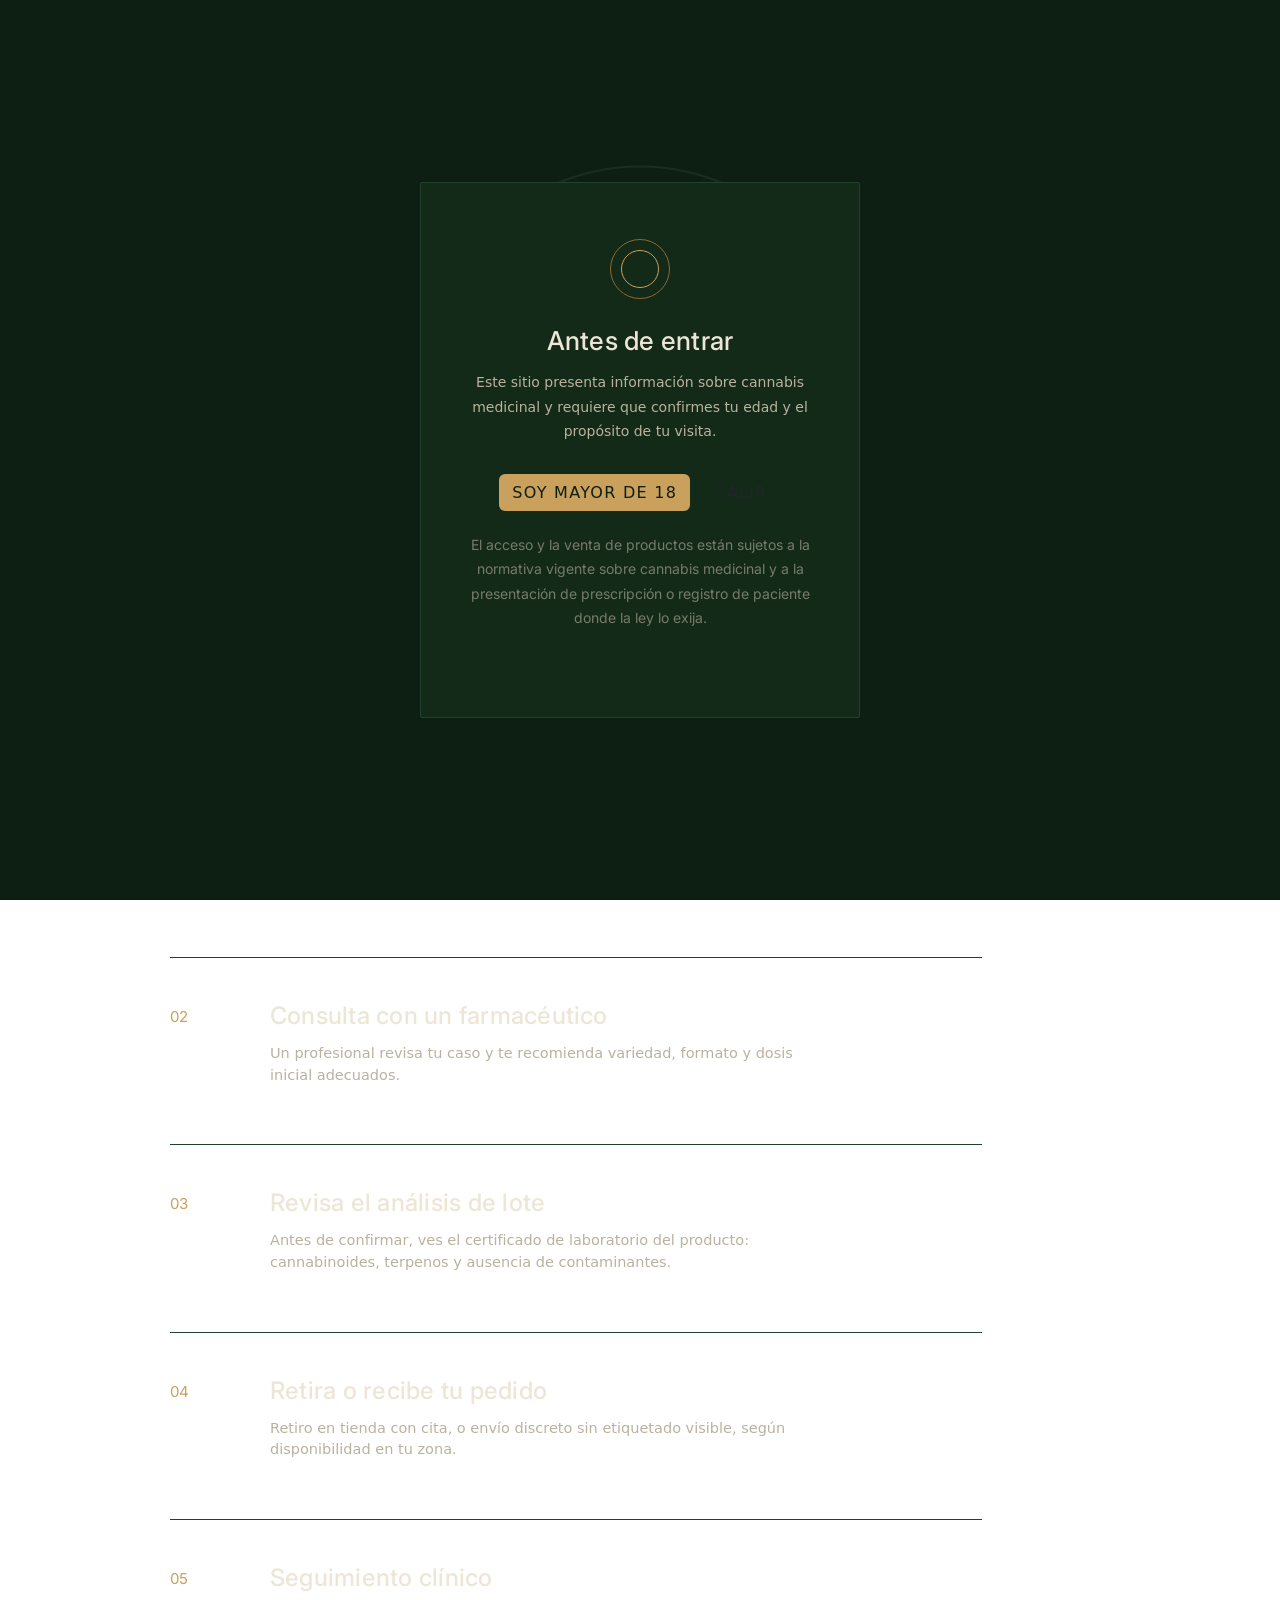
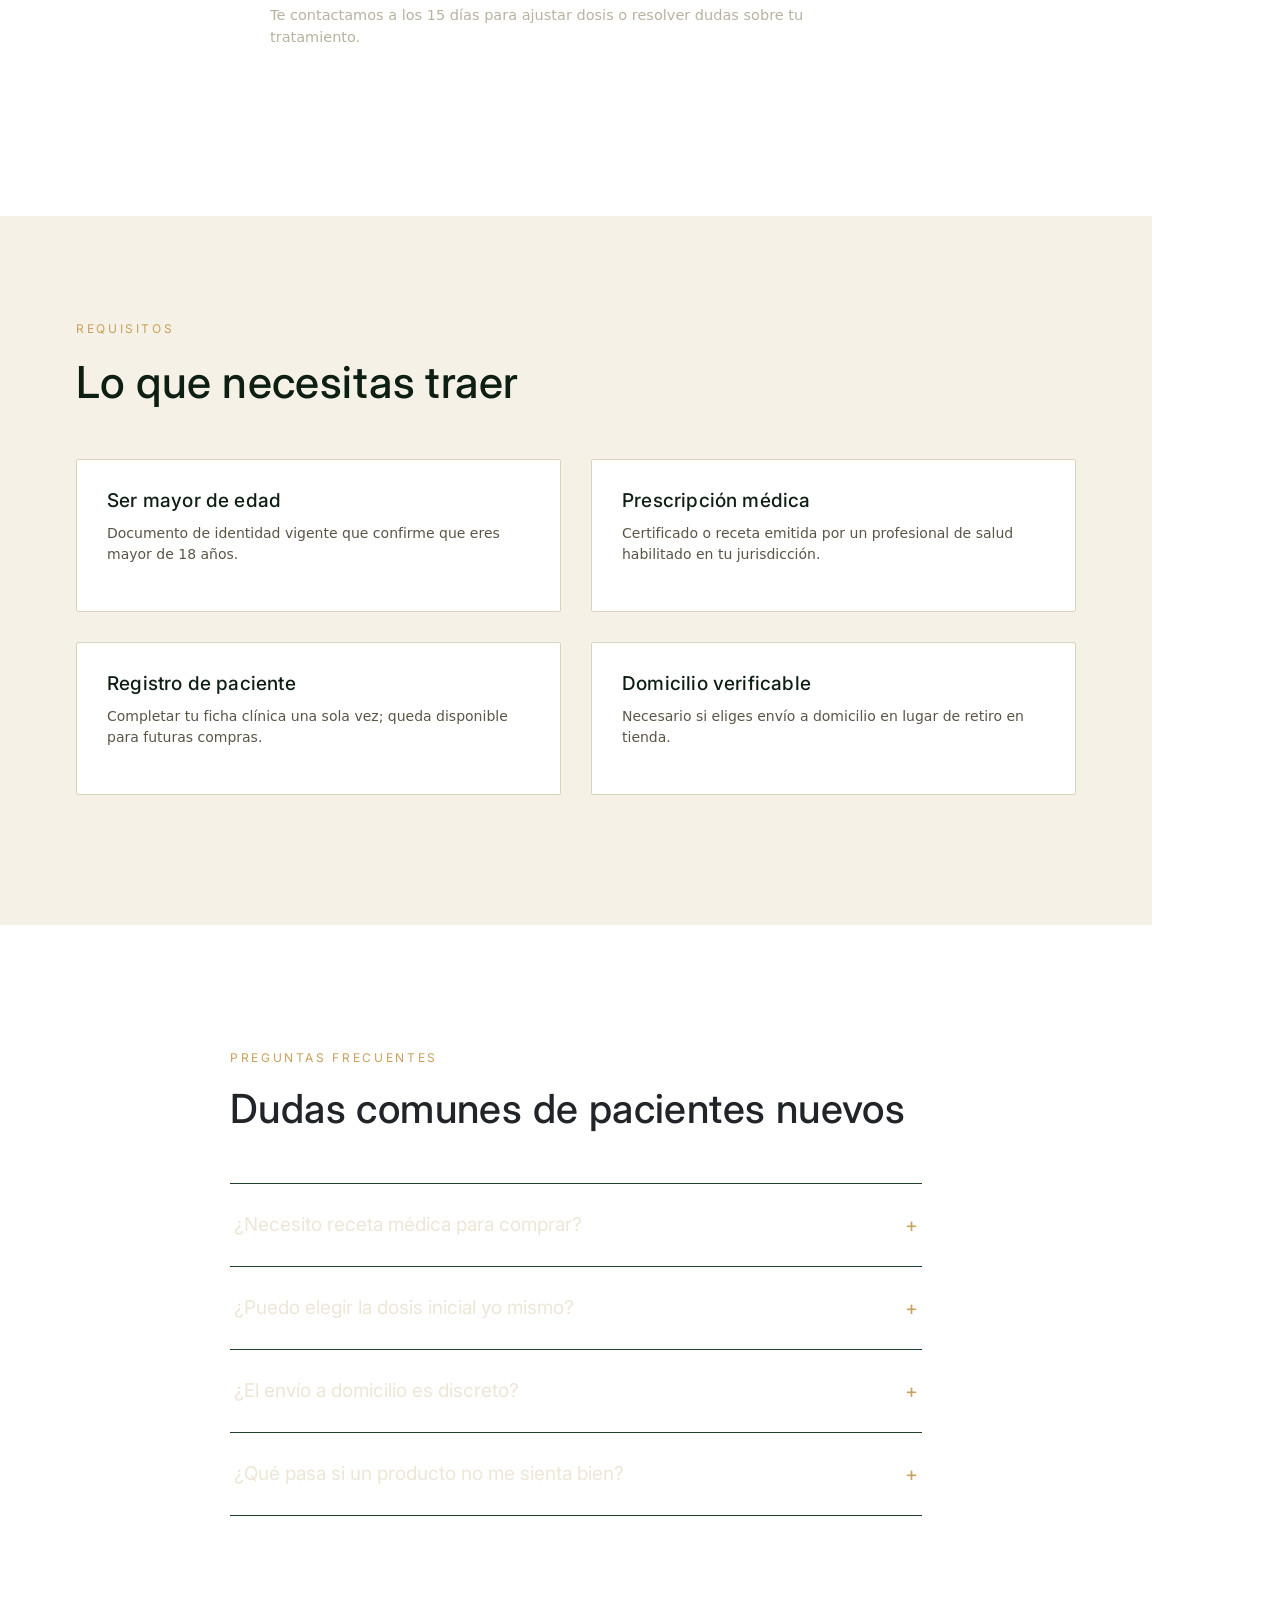
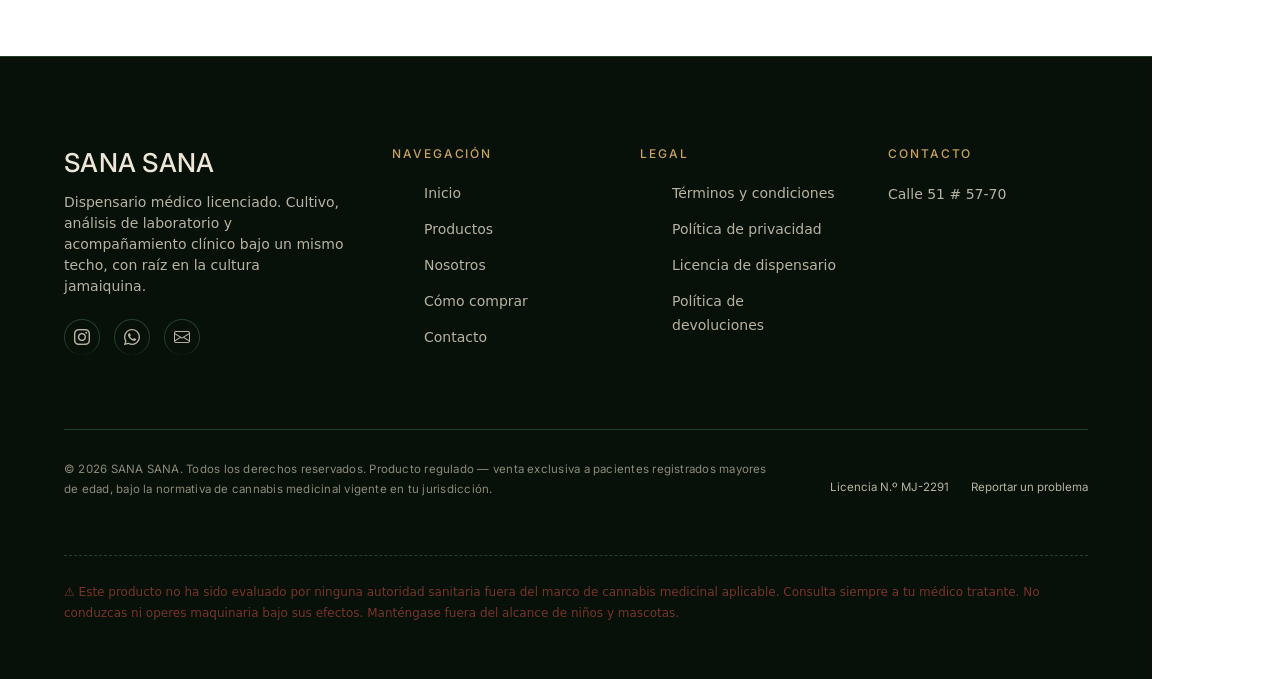
==== commit b45444e0: "logo, footer y coudinary" ====
--- a/como-comprar.html
+++ b/como-comprar.html
@@ -14,6 +14,7 @@
   <link rel="stylesheet" href="css/footer.css">
   <link href="https://cdn.jsdelivr.net/npm/bootstrap@5.3.8/dist/css/bootstrap.min.css" rel="stylesheet"
     integrity="sha384-sRIl4kxILFvY47J16cr9ZwB07vP4J8+LH7qKQnuqkuIAvNWLzeN8tE5YBujZqJLB" crossorigin="anonymous">
+  <link rel="stylesheet" href="https://cdn.jsdelivr.net/npm/bootstrap-icons@1.11.0/font/bootstrap-icons.css">
   <script src="https://cdn.jsdelivr.net/npm/bootstrap@5.3.8/dist/js/bootstrap.bundle.min.js"
     integrity="sha384-FKyoEForCGlyvwx9Hj09JcYn3nv7wiPVlz7YYwJrWVcXK/BmnVDxM+D2scQbITxI"
     crossorigin="anonymous"></script>
@@ -38,6 +39,7 @@
 
   <nav class="sidenav" aria-label="Navegación principal">
     <div class="sidenav__mark">SANA <span>SANA</span></div>
+    <img class="sidenav__logo" src="https://res.cloudinary.com/dtfzxjjr4/image/upload/v1787020893/ChatGPT_Image_17_ago_2026_09_39_06_p.m._vbmkuc.png" alt="Logo de SANA SANA">
     <ul class="sidenav__tracks">
       <li><a class="sidenav__track" href="index.html"><span></span>Inicio</a></li>
       <li><a class="sidenav__track" href="productos.html"><span></span>Tienda</a></li>
@@ -172,9 +174,9 @@
         <p>Dispensario médico licenciado. Cultivo, análisis de laboratorio y acompañamiento clínico bajo un mismo techo,
           con raíz en la cultura jamaiquina.</p>
         <div class="sitefoot__social">
-          <a href="#" aria-label="Instagram">IG</a>
-          <a href="#" aria-label="Facebook">FB</a>
-          <a href="#" aria-label="WhatsApp">WA</a>
+          <a href="https://instagram.com" aria-label="Instagram" target="_blank" rel="noopener noreferrer"><i class="bi bi-instagram"></i></a>
+          <a href="https://wa.me/" aria-label="WhatsApp" target="_blank" rel="noopener noreferrer"><i class="bi bi-whatsapp"></i></a>
+          <a href="mailto:info@sanasana.com" aria-label="Gmail"><i class="bi bi-envelope"></i></a>
         </div>
       </div>
       <div class="sitefoot__col">
@@ -199,10 +201,8 @@
       <div class="sitefoot__col">
         <h4>Contacto</h4>
         <address>
-          Calle Ital 45, Kingston 6<br>
-          Lun–Sáb · 9:00–19:00<br>
-          hola@zionleaf.com<br>
-          +1 (876) 555-0142
+          Calle 51 # 57-70<br>
+          
         </address>
       </div>
     </div>
--- a/css/base.css
+++ b/css/base.css
@@ -60,7 +60,16 @@
 
 img{ max-width: 100%; display: block; }
 
-a{ color: inherit; text-decoration: none; }
+/* --- Eliminar underlines de todos los enlaces --- */
+a{ 
+  color: inherit; 
+  text-decoration: none !important;
+  border-bottom: none !important;
+}
+a:hover, a:focus, a:active, a:visited{
+  text-decoration: none !important;
+  border-bottom: none !important;
+}
 
 h1,h2,h3,h4{
   margin: 0;
@@ -116,11 +125,15 @@
   color: var(--bone);
   border-radius: var(--radius);
   transition: background 0.35s ease, color 0.35s ease, transform 0.35s ease;
+  text-decoration: none !important;
+  border-bottom: none !important;
 }
 .btn:hover{
   background: var(--gold);
   color: var(--ink);
   transform: translateY(-2px);
+  text-decoration: none !important;
+  border-bottom: none !important;
 }
 .btn.solid{
   background: var(--gold);
@@ -129,6 +142,8 @@
 .btn.solid:hover{
   background: var(--bone);
   border-color: var(--bone);
+  text-decoration: none !important;
+  border-bottom: none !important;
 }
 
 /* --- reveal on scroll --- */
--- a/css/nav.css
+++ b/css/nav.css
@@ -20,7 +20,12 @@
   text-decoration: none;
 }
 
-
+.sidenav img{
+  width: 70px;
+  height: auto;
+  object-fit: contain;
+  margin-bottom: 5px;
+}
 
 .sidenav__mark{
   padding-top: 10px;
@@ -40,7 +45,8 @@
   align-items: flex-start;
   gap: 18px;
   width: 100%;
-  padding-left: 12px;
+  padding-left: 0px;
+  padding-right: 20px;
 }
 
 .sidenav__track{
@@ -59,6 +65,8 @@
   width: calc(100% - 20px);
   position: relative;
   transition: color 0.3s ease;
+  text-decoration: none !important;
+  border-bottom: none !important;
 }
 
 .sidenav__track::before{
--- a/css/footer.css
+++ b/css/footer.css
@@ -44,13 +44,17 @@
   display: grid;
   place-items: center;
   font-family: var(--f-mono);
-  font-size: 12px;
+  font-size: 16px;
   color: var(--bone-dim);
   transition: border-color 0.3s ease, color 0.3s ease;
+  text-decoration: none !important;
+  border-bottom: none !important;
 }
 .sitefoot__social a:hover{
   border-color: var(--gold);
   color: var(--gold);
+  text-decoration: none !important;
+  border-bottom: none !important;
 }
 
 .sitefoot__col h4{
@@ -73,11 +77,15 @@
   font-size: 14px;
   color: var(--bone-dim);
   transition: color 0.25s ease, padding-left 0.25s ease;
+  text-decoration: none !important;
+  border-bottom: none !important;
 }
 
 .sitefoot__col a:hover{
   color: var(--bone);
   padding-left: 4px;
+  text-decoration: none !important;
+  border-bottom: none !important;
 }
 
 .sitefoot__col address{
@@ -117,8 +125,14 @@
   font-family: var(--f-mono);
   font-size: 11.5px;
   color: var(--bone-dim);
+  text-decoration: none !important;
+  border-bottom: none !important;
 }
-.sitefoot__legal .links a:hover{ color: var(--gold); }
+.sitefoot__legal .links a:hover{ 
+  color: var(--gold);
+  text-decoration: none !important;
+  border-bottom: none !important;
+}
 
 .sitefoot__disclaimer{
   max-width: 1180px;
